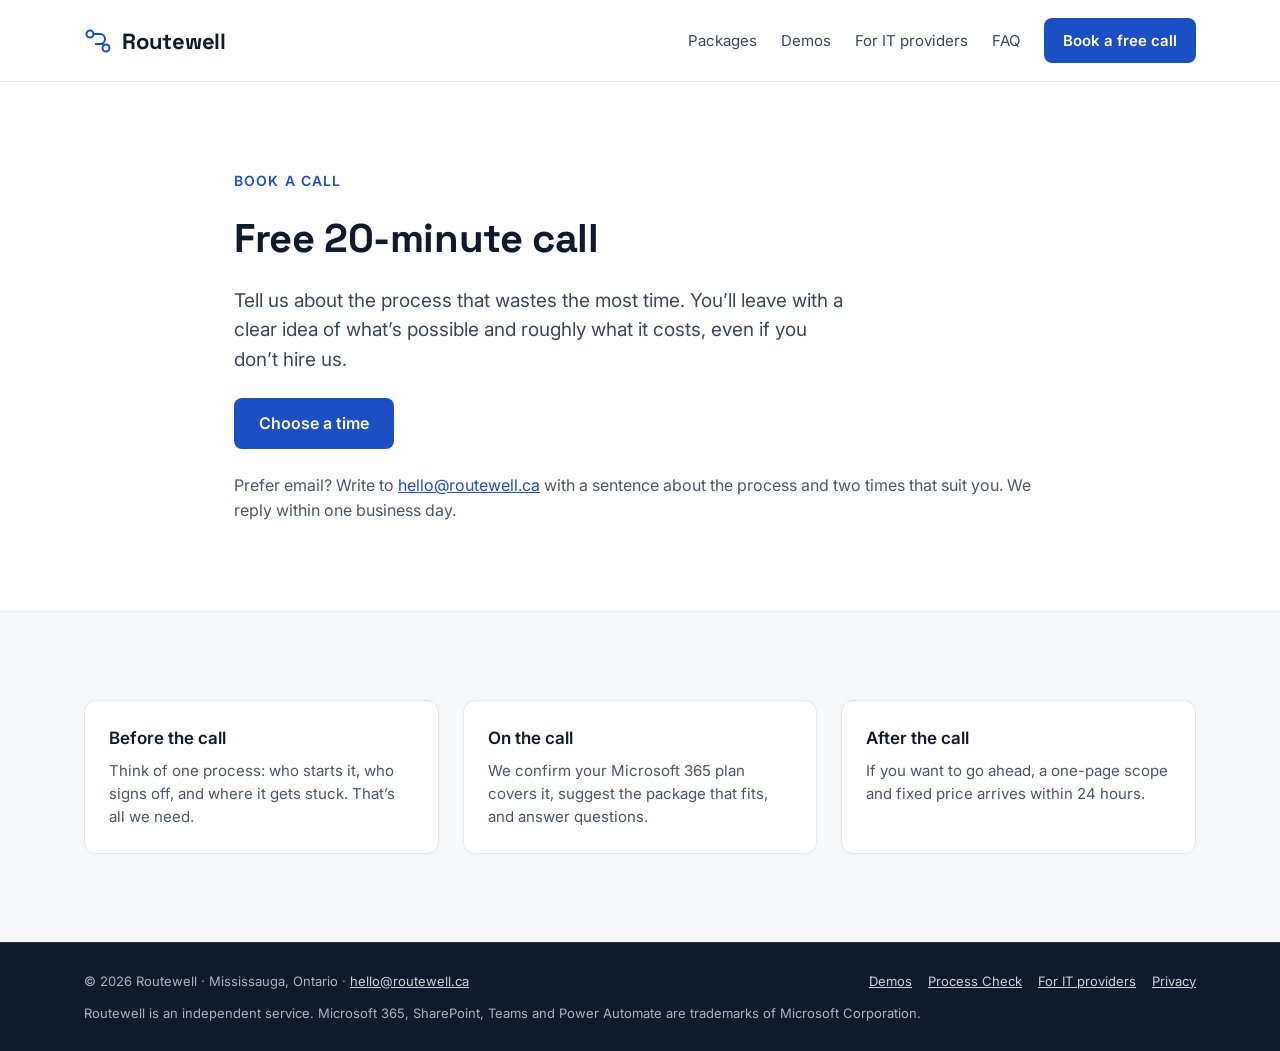
==== book/index.html @ 732eb97a "Initial routewell.ca site Static HTML/CSS: home, demos, Process Check, IT partners, booking, privacy" ====
<!doctype html>
<html lang="en-CA">
<head>
<meta charset="utf-8">
<meta name="viewport" content="width=device-width, initial-scale=1">
<title>Book a call · Routewell</title>
<meta name="description" content="Book a free 20-minute call with Routewell about automating one process in Microsoft 365.">
<link rel="canonical" href="https://routewell.ca/book/">
<meta property="og:title" content="Book a call · Routewell">
<meta property="og:description" content="Book a free 20-minute call with Routewell about automating one process in Microsoft 365.">
<meta property="og:url" content="https://routewell.ca/book/">
<meta property="og:type" content="website">
<link rel="icon" href="/assets/favicon.svg" type="image/svg+xml">
<link rel="preconnect" href="https://fonts.googleapis.com">
<link rel="preconnect" href="https://fonts.gstatic.com" crossorigin>
<link rel="stylesheet" href="https://fonts.googleapis.com/css2?family=Inter:wght@400;500;600&family=Space+Grotesk:wght@500;600;700&display=swap">
<link rel="stylesheet" href="/assets/site.css">
</head>
<body>
<a class="skip" href="#main">Skip to content</a>

<header class="site-header">
  <nav class="wrap site-nav" aria-label="Main">
    <a class="brand" href="/">
      <svg width="28" height="28" viewBox="0 0 28 28" fill="none" aria-hidden="true"><circle cx="6" cy="7" r="3.5" stroke="#1D4FC4" stroke-width="2"/><circle cx="22" cy="21" r="3.5" stroke="#1D4FC4" stroke-width="2"/><path d="M9.5 7H16a5 5 0 0 1 0 10h-4" stroke="#1D4FC4" stroke-width="2" stroke-linecap="round"/><path d="M12 17h6.5" stroke="#1D4FC4" stroke-width="2" stroke-linecap="round"/></svg>
      <span>Routewell</span>
    </a>
    <div class="nav-links">
      <a href="/#packages">Packages</a>
      <a href="/demo/">Demos</a>
      <a href="/partners/">For IT providers</a>
      <a href="/#faq">FAQ</a>
      <a class="btn btn-primary" href="/book/">Book a free call</a>
    </div>
  </nav>
</header>

<main id="main">
<section class="section white">
  <div class="wrap narrow stack">
    <p class="eyebrow">Book a call</p>
    <h1 class="h2">Free 20-minute call</h1>
    <p class="lead">Tell us about the process that wastes the most time. You’ll leave with a clear idea of what’s possible and roughly what it costs, even if you don’t hire us.</p>
    <!-- BOOKING LINK: replace href below with the Microsoft Bookings page URL. -->
    <div class="btn-row"><a class="btn btn-primary" id="book-link" href="mailto:hello@routewell.ca?subject=Free%2020-minute%20call">Choose a time</a></div>
    <p class="muted">Prefer email? Write to <a href="mailto:hello@routewell.ca">hello@routewell.ca</a> with a sentence about the process and two times that suit you. We reply within one business day.</p>
  </div>
</section>
<section class="section bordered">
  <div class="wrap grid" style="gap:24px">
    <div class="card"><p class="q">Before the call</p><p class="a">Think of one process: who starts it, who signs off, and where it gets stuck. That’s all we need.</p></div>
    <div class="card"><p class="q">On the call</p><p class="a">We confirm your Microsoft 365 plan covers it, suggest the package that fits, and answer questions.</p></div>
    <div class="card"><p class="q">After the call</p><p class="a">If you want to go ahead, a one-page scope and fixed price arrives within 24 hours.</p></div>
  </div>
</section>

</main>

<footer class="site-footer">
  <div class="wrap">
    <p>© 2026 Routewell · Mississauga, Ontario · <a href="mailto:hello@routewell.ca">hello@routewell.ca</a></p>
    <div class="footer-links"><a href="/demo/">Demos</a><a href="/process-check/">Process Check</a><a href="/partners/">For IT providers</a><a href="/privacy/">Privacy</a></div>
    <p style="flex-basis:100%">Routewell is an independent service. Microsoft 365, SharePoint, Teams and Power Automate are trademarks of Microsoft Corporation.</p>
  </div>
</footer>
</body>
</html>
---- assets/site.css ----
/* Routewell site styles. No build step: edit and push. */
:root {
  --accent: #1D4FC4;
  --accent-dark: #163C96;
  --ink: #0F1B2D;
  --ink-2: #26324A;
  --muted: #3A4659;
  --muted-2: #4A5568;
  --line: #E3E6EB;
  --line-2: #D5DAE1;
  --ground: #F6F7F9;
  --card: #FFFFFF;
  --night: #0F1B2D;
  --night-text: #C9D2DF;
  --radius: 12px;
  --max: 1160px;
  --display: "Space Grotesk", Inter, system-ui, sans-serif;
}

*, *::before, *::after { box-sizing: border-box; }
html { -webkit-text-size-adjust: 100%; scroll-behavior: smooth; }
body {
  margin: 0;
  font-family: Inter, system-ui, -apple-system, "Segoe UI", sans-serif;
  color: var(--ink);
  background: var(--ground);
  line-height: 1.55;
  font-size: 16px;
}
img, video { max-width: 100%; display: block; }
a { color: var(--accent); }
a:hover { color: var(--accent-dark); }
h1, h2, h3 { font-family: var(--display); letter-spacing: -0.01em; line-height: 1.15; margin: 0; }
p { margin: 0; }

.skip { position: absolute; left: -9999px; }
.skip:focus { left: 16px; top: 16px; background: #fff; padding: 8px 12px; z-index: 10; }

.wrap { max-width: var(--max); margin: 0 auto; padding: 0 24px; }
.narrow { max-width: 860px; }
.section { padding: 88px 0; }
.section.white { background: var(--card); }
.section.bordered { border-top: 1px solid var(--line); }
.stack { display: flex; flex-direction: column; gap: 24px; }
.stack-sm { display: flex; flex-direction: column; gap: 12px; }
.eyebrow { font-size: 14px; font-weight: 600; letter-spacing: 0.08em; text-transform: uppercase; color: var(--accent); }
.lead { font-size: 19px; color: var(--muted); max-width: 620px; }
.muted { color: var(--muted-2); }
.small { font-size: 14px; }
.h2 { font-size: 40px; }
.h2-sm { font-size: 34px; }

/* Header */
.site-header { background: var(--card); border-bottom: 1px solid var(--line); }
.site-nav { display: flex; flex-wrap: wrap; align-items: center; justify-content: space-between; gap: 16px; padding-top: 18px; padding-bottom: 18px; }
.brand { display: flex; align-items: center; gap: 10px; text-decoration: none; color: var(--ink); }
.brand span { font-family: var(--display); font-weight: 700; font-size: 22px; letter-spacing: -0.01em; }
.nav-links { display: flex; flex-wrap: wrap; align-items: center; gap: 8px 24px; font-size: 15px; }
.nav-links a { color: var(--muted); text-decoration: none; }
.nav-links a:hover, .nav-links a[aria-current="page"] { color: var(--ink); }

/* Buttons */
.btn { display: inline-flex; align-items: center; justify-content: center; min-height: 48px; padding: 12px 24px; border-radius: 8px; font-weight: 600; font-size: 16px; text-decoration: none; border: 1px solid transparent; }
.btn-primary { background: var(--accent); color: #fff; }
.btn-primary:hover { background: var(--accent-dark); color: #fff; }
.btn-outline { background: #fff; color: var(--ink); border-color: #C9CFD8; }
.btn-outline:hover { border-color: var(--ink); color: var(--ink); }
.btn-ghost { background: transparent; color: var(--accent); border-color: var(--accent); }
.btn-ghost:hover { background: var(--accent); color: #fff; }
.btn-light { background: #fff; color: var(--ink); }
.btn-light:hover { background: #E9EEF7; color: var(--ink); }
.nav-links .btn { min-height: 44px; padding: 10px 18px; font-size: 15px; color: #fff; }
.btn-row { display: flex; flex-wrap: wrap; gap: 12px; }

/* Hero */
.hero { background: var(--card); }
.hero-grid { display: flex; flex-wrap: wrap; gap: 56px; align-items: center; padding-top: 88px; padding-bottom: 96px; }
.hero-copy { flex: 1 1 460px; min-width: 0; display: flex; flex-direction: column; gap: 24px; }
.hero-copy h1 { font-size: 56px; line-height: 1.05; letter-spacing: -0.02em; }
.hero-media { flex: 1 1 420px; min-width: 0; }

.placeholder {
  aspect-ratio: 16 / 10; background: #EEF1F5; border: 1px dashed #A9B2BF; border-radius: 16px;
  display: flex; flex-direction: column; align-items: center; justify-content: center; gap: 12px;
  color: var(--muted-2); text-align: center; padding: 24px;
}
.placeholder strong { font-size: 16px; }
.placeholder span { font-size: 14px; }
.video-frame { aspect-ratio: 16 / 10; border-radius: 16px; overflow: hidden; background: #000; }
.video-frame video, .video-frame iframe { width: 100%; height: 100%; border: 0; }

/* Cards and grids */
.grid { display: grid; gap: 20px; grid-template-columns: repeat(auto-fit, minmax(240px, 1fr)); }
.grid-3 { display: grid; gap: 24px; grid-template-columns: repeat(auto-fit, minmax(300px, 1fr)); align-items: stretch; }
.card { background: var(--card); border: 1px solid var(--line); border-radius: var(--radius); padding: 24px; }
.card .q { font-weight: 600; font-size: 17px; }
.card .a { margin-top: 8px; color: var(--muted-2); font-size: 15px; }

.package { position: relative; background: var(--card); border: 1px solid var(--line-2); border-radius: 16px; padding: 32px; display: flex; flex-direction: column; gap: 20px; }
.package.featured { border: 2px solid var(--accent); }
.badge { position: absolute; top: -14px; left: 32px; background: var(--accent); color: #fff; font-size: 13px; font-weight: 600; padding: 4px 12px; border-radius: 999px; }
.package h3 { font-size: 24px; }
.package .for { margin-top: 6px; color: var(--muted-2); font-size: 15px; }
.price { font-family: var(--display); font-size: 44px; font-weight: 700; }
.price-note { display: block; margin-top: 2px; color: var(--muted-2); font-size: 15px; }
.package ul { margin: 0; padding-left: 20px; display: flex; flex-direction: column; gap: 8px; font-size: 15px; color: var(--ink-2); }
.package .btn { margin-top: auto; width: 100%; }

.strip { background: var(--ground); border-radius: var(--radius); padding: 24px 28px; display: flex; flex-wrap: wrap; gap: 16px; align-items: center; justify-content: space-between; }
.callout { background: #EAF0FC; border: 1px solid #C7D5F3; border-radius: 16px; padding: 28px 32px; display: flex; flex-wrap: wrap; gap: 20px; align-items: center; justify-content: space-between; }
.callout h3 { font-size: 22px; }

/* Steps */
.steps { margin: 0; padding: 0; list-style: none; display: grid; gap: 28px; grid-template-columns: repeat(auto-fit, minmax(220px, 1fr)); }
.steps li { display: flex; flex-direction: column; gap: 10px; }
.steps .num { font-family: var(--display); font-size: 15px; font-weight: 700; color: var(--accent); }
.steps h3 { font-family: Inter, system-ui, sans-serif; font-size: 19px; letter-spacing: 0; }
.steps p { color: var(--muted-2); font-size: 15px; }

/* About */
.about { display: flex; flex-wrap: wrap; gap: 48px; align-items: flex-start; }
.avatar { width: 160px; height: 160px; border-radius: 999px; object-fit: cover; background: #EEF1F5; border: 1px dashed #A9B2BF; display: flex; align-items: center; justify-content: center; color: var(--muted-2); font-size: 13px; text-align: center; }
.about-copy { flex: 1 1 480px; min-width: 0; display: flex; flex-direction: column; gap: 16px; font-size: 17px; color: var(--ink-2); max-width: 700px; }

/* FAQ */
.faq { display: flex; flex-direction: column; gap: 12px; }
.faq details { background: var(--card); border: 1px solid var(--line); border-radius: var(--radius); padding: 0 20px; }
.faq summary { cursor: pointer; font-weight: 600; font-size: 17px; padding: 18px 0; min-height: 44px; list-style-position: outside; }
.faq details p { color: var(--muted-2); padding-bottom: 18px; }

/* Demo page */
.demo { display: grid; gap: 40px; grid-template-columns: repeat(auto-fit, minmax(320px, 1fr)); align-items: center; }
.demo + .demo { margin-top: 72px; }
.demo .stack-sm ul { margin: 0; padding-left: 20px; color: var(--ink-2); }

/* Prose pages */
.prose { display: flex; flex-direction: column; gap: 16px; font-size: 17px; color: var(--ink-2); }
.prose h2 { font-size: 26px; margin-top: 24px; }
.prose ul { margin: 0; padding-left: 22px; display: flex; flex-direction: column; gap: 6px; }

/* Table */
.table-box { overflow-x: auto; border: 1px solid var(--line); border-radius: var(--radius); background: var(--card); }
table { border-collapse: collapse; width: 100%; min-width: 520px; font-size: 15px; }
th, td { text-align: left; padding: 14px 18px; border-bottom: 1px solid var(--line); vertical-align: top; }
th { background: var(--ground); font-weight: 600; }
tr:last-child td { border-bottom: 0; }

/* CTA band and footer */
.cta { background: var(--night); color: #fff; }
.cta .wrap { display: flex; flex-wrap: wrap; gap: 32px; align-items: center; justify-content: space-between; padding-top: 88px; padding-bottom: 88px; }
.cta-copy { flex: 1 1 480px; min-width: 0; display: flex; flex-direction: column; gap: 12px; }
.cta h2 { font-size: 40px; }
.cta p { font-size: 18px; color: var(--night-text); }
.cta-actions { display: flex; flex-direction: column; gap: 12px; align-items: flex-start; }
.cta-actions p { font-size: 15px; }
.cta a:not(.btn) { color: #fff; }

.site-footer { background: var(--night); color: #A9B4C4; border-top: 1px solid #22314A; font-size: 13px; }
.site-footer .wrap { display: flex; flex-wrap: wrap; gap: 12px 24px; justify-content: space-between; padding-top: 28px; padding-bottom: 28px; }
.site-footer a { color: #C9D2DF; }
.footer-links { display: flex; flex-wrap: wrap; gap: 16px; }

:focus-visible { outline: 3px solid var(--accent); outline-offset: 2px; }

@media (max-width: 640px) {
  .wrap { padding: 0 16px; }
  .section { padding: 56px 0; }
  .hero-grid { padding-top: 48px; padding-bottom: 56px; gap: 32px; }
  .hero-copy h1 { font-size: 38px; }
  .h2, .cta h2 { font-size: 30px; }
  .h2-sm { font-size: 26px; }
  .lead { font-size: 17px; }
  .package { padding: 24px; }
  .price { font-size: 38px; }
  .site-nav { gap: 12px; }
  .nav-links { gap: 8px 16px; }
  .cta .wrap { padding-top: 56px; padding-bottom: 56px; }
  .callout { padding: 24px; }
}

@media (prefers-reduced-motion: reduce) { html { scroll-behavior: auto; } }
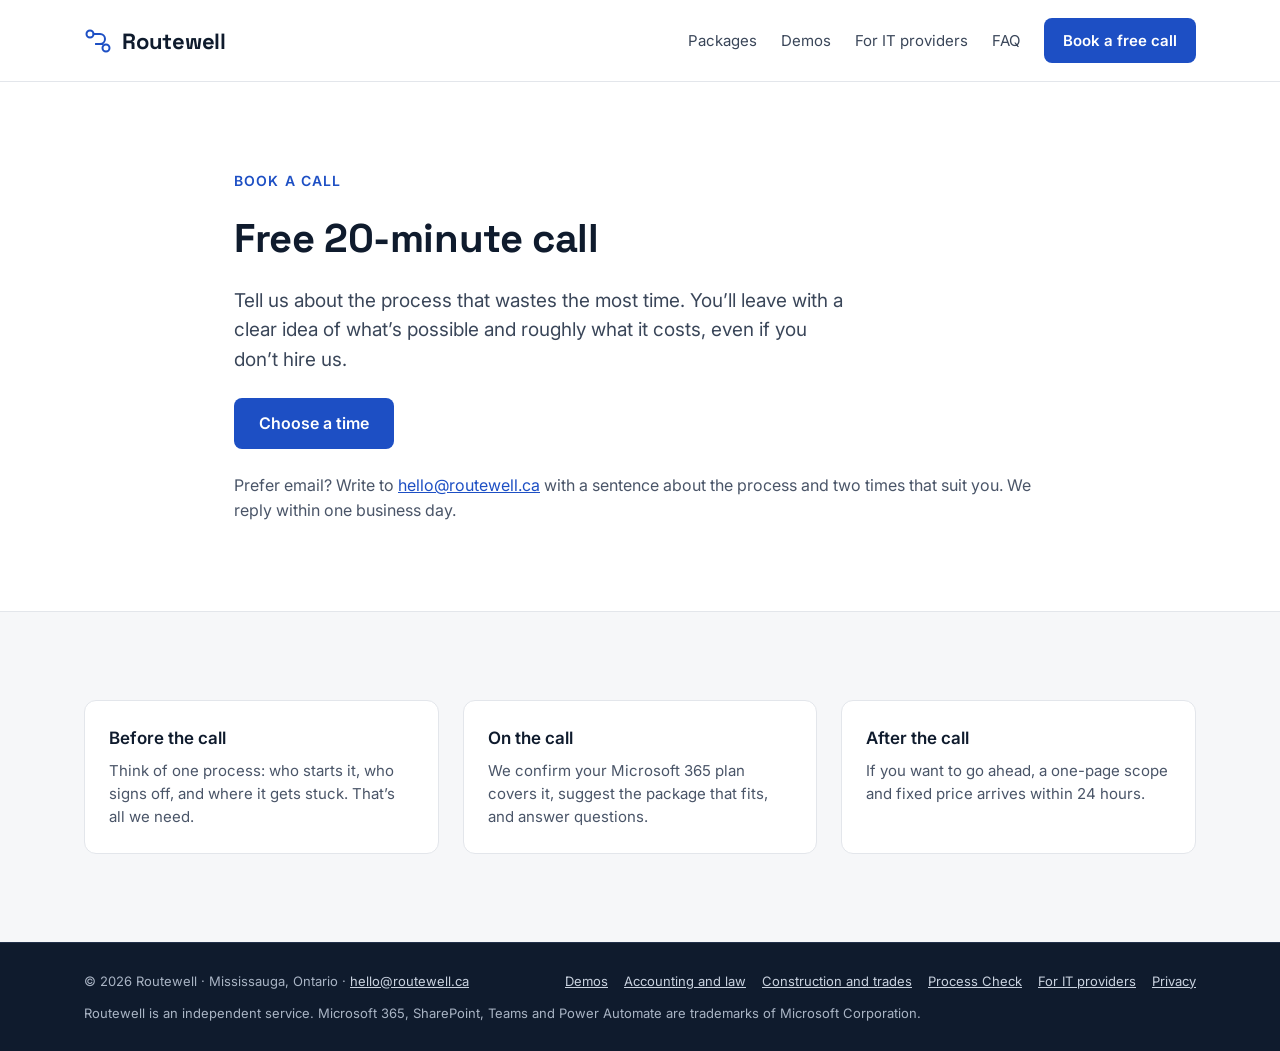
==== commit ae0f069f: "Phone menu, link previews, industry pages and search markup - Collapse the nav into a Menu button on" ====
--- a/book/index.html
+++ b/book/index.html
@@ -10,11 +10,23 @@
 <meta property="og:description" content="Book a free 20-minute call with Routewell about automating one process in Microsoft 365.">
 <meta property="og:url" content="https://routewell.ca/book/">
 <meta property="og:type" content="website">
+<meta property="og:image" content="https://routewell.ca/assets/og.png">
+<meta property="og:image:width" content="1200">
+<meta property="og:image:height" content="630">
+<meta property="og:site_name" content="Routewell">
+<meta property="og:locale" content="en_CA">
+<meta name="twitter:card" content="summary_large_image">
+<meta name="theme-color" content="#1D4FC4">
+<link rel="icon" href="/assets/favicon-32.png" sizes="32x32" type="image/png">
+<link rel="apple-touch-icon" href="/assets/apple-touch-icon.png">
+<link rel="manifest" href="/site.webmanifest">
+<script>document.documentElement.classList.add('js')</script>
 <link rel="icon" href="/assets/favicon.svg" type="image/svg+xml">
 <link rel="preconnect" href="https://fonts.googleapis.com">
 <link rel="preconnect" href="https://fonts.gstatic.com" crossorigin>
 <link rel="stylesheet" href="https://fonts.googleapis.com/css2?family=Inter:wght@400;500;600&family=Space+Grotesk:wght@500;600;700&display=swap">
 <link rel="stylesheet" href="/assets/site.css">
+<script src="/assets/site.js" defer></script>
 </head>
 <body>
 <a class="skip" href="#main">Skip to content</a>
@@ -25,7 +37,11 @@
       <svg width="28" height="28" viewBox="0 0 28 28" fill="none" aria-hidden="true"><circle cx="6" cy="7" r="3.5" stroke="#1D4FC4" stroke-width="2"/><circle cx="22" cy="21" r="3.5" stroke="#1D4FC4" stroke-width="2"/><path d="M9.5 7H16a5 5 0 0 1 0 10h-4" stroke="#1D4FC4" stroke-width="2" stroke-linecap="round"/><path d="M12 17h6.5" stroke="#1D4FC4" stroke-width="2" stroke-linecap="round"/></svg>
       <span>Routewell</span>
     </a>
-    <div class="nav-links">
+    <button class="menu-btn" type="button" aria-expanded="false" aria-controls="nav-links">
+      <svg width="20" height="20" viewBox="0 0 20 20" fill="none" aria-hidden="true"><path d="M3 5h14M3 10h14M3 15h14" stroke="currentColor" stroke-width="2" stroke-linecap="round"/></svg>
+      <span>Menu</span>
+    </button>
+    <div class="nav-links" id="nav-links">
       <a href="/#packages">Packages</a>
       <a href="/demo/">Demos</a>
       <a href="/partners/">For IT providers</a>
@@ -59,7 +75,7 @@
 <footer class="site-footer">
   <div class="wrap">
     <p>© 2026 Routewell · Mississauga, Ontario · <a href="mailto:hello@routewell.ca">hello@routewell.ca</a></p>
-    <div class="footer-links"><a href="/demo/">Demos</a><a href="/process-check/">Process Check</a><a href="/partners/">For IT providers</a><a href="/privacy/">Privacy</a></div>
+    <div class="footer-links"><a href="/demo/">Demos</a><a href="/industries/accounting-law/">Accounting and law</a><a href="/industries/construction-trades/">Construction and trades</a><a href="/process-check/">Process Check</a><a href="/partners/">For IT providers</a><a href="/privacy/">Privacy</a></div>
     <p style="flex-basis:100%">Routewell is an independent service. Microsoft 365, SharePoint, Teams and Power Automate are trademarks of Microsoft Corporation.</p>
   </div>
 </footer>
--- a/assets/site.css
+++ b/assets/site.css
@@ -58,6 +58,24 @@
 .nav-links { display: flex; flex-wrap: wrap; align-items: center; gap: 8px 24px; font-size: 15px; }
 .nav-links a { color: var(--muted); text-decoration: none; }
 .nav-links a:hover, .nav-links a[aria-current="page"] { color: var(--ink); }
+
+.menu-btn { display: none; align-items: center; gap: 8px; min-height: 44px; padding: 8px 14px; border: 1px solid #C9CFD8; border-radius: 8px; background: #fff; color: var(--ink); font: inherit; font-weight: 600; font-size: 15px; cursor: pointer; }
+.menu-btn:hover { border-color: var(--ink); }
+
+@media (max-width: 760px) {
+  .js .menu-btn { display: inline-flex; }
+  .js .nav-links { display: none; flex-basis: 100%; flex-direction: column; align-items: stretch; gap: 4px; padding-top: 8px; border-top: 1px solid var(--line); }
+  .js .site-nav.open .nav-links { display: flex; }
+  .js .nav-links a:not(.btn) { padding: 12px 4px; font-size: 17px; }
+  .js .nav-links .btn { margin-top: 8px; }
+}
+
+/* Industry cards */
+.industry { display: flex; flex-direction: column; gap: 12px; text-decoration: none; color: var(--ink); background: var(--card); border: 1px solid var(--line-2); border-radius: 16px; padding: 28px; }
+.industry:hover { border-color: var(--accent); color: var(--ink); }
+.industry h3 { font-size: 22px; }
+.industry p { color: var(--muted-2); font-size: 15px; }
+.industry .more { color: var(--accent); font-weight: 600; font-size: 15px; margin-top: auto; }
 
 /* Buttons */
 .btn { display: inline-flex; align-items: center; justify-content: center; min-height: 48px; padding: 12px 24px; border-radius: 8px; font-weight: 600; font-size: 16px; text-decoration: none; border: 1px solid transparent; }
